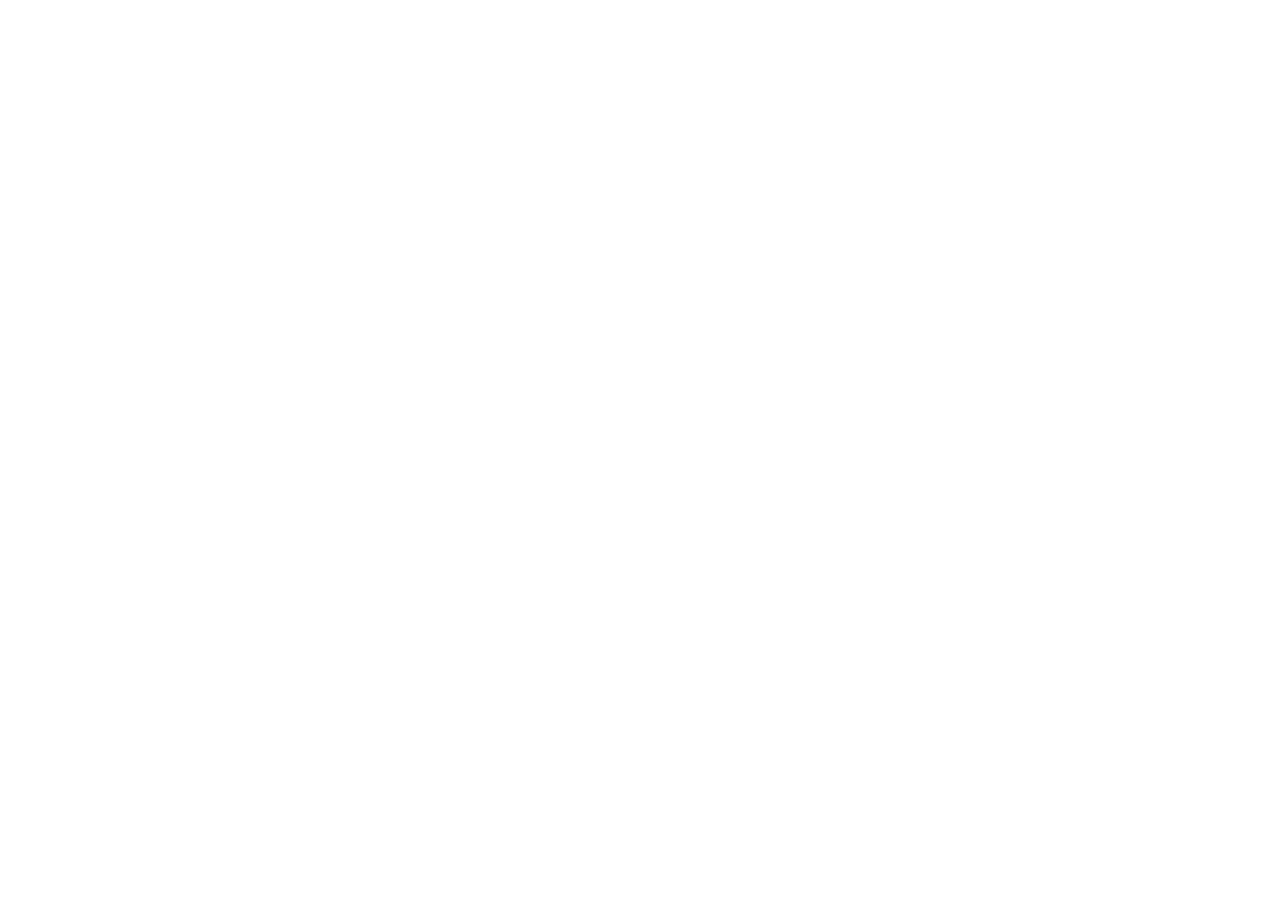
==== index.html @ 9d8819ef "Translate to Pt-pt" ====
<!DOCTYPE html>
<html lang="pt">
  <head>
    <meta charset="UTF-8" />
    <meta name="viewport" content="width=device-width, initial-scale=1.0" />
    <title>FisioHub Connect - Cuidados Profissionais de Fisioterapia</title>
    <meta name="description" content="Serviços profissionais de fisioterapia focados no seu bem-estar e recuperação" />
    <meta name="author" content="FisioHub Connect" />
    <meta property="og:image" content="/og-image.png" />
    <link rel="stylesheet" href="https://fonts.googleapis.com/css2?family=Inter:wght@300;400;500;600;700&display=swap">
  </head>
  <body>
    <div id="root"></div>
    <script src="https://cdn.gpteng.co/gptengineer.js" type="module"></script>
    <script type="module" src="/src/main.tsx"></script>
  </body>
</html>
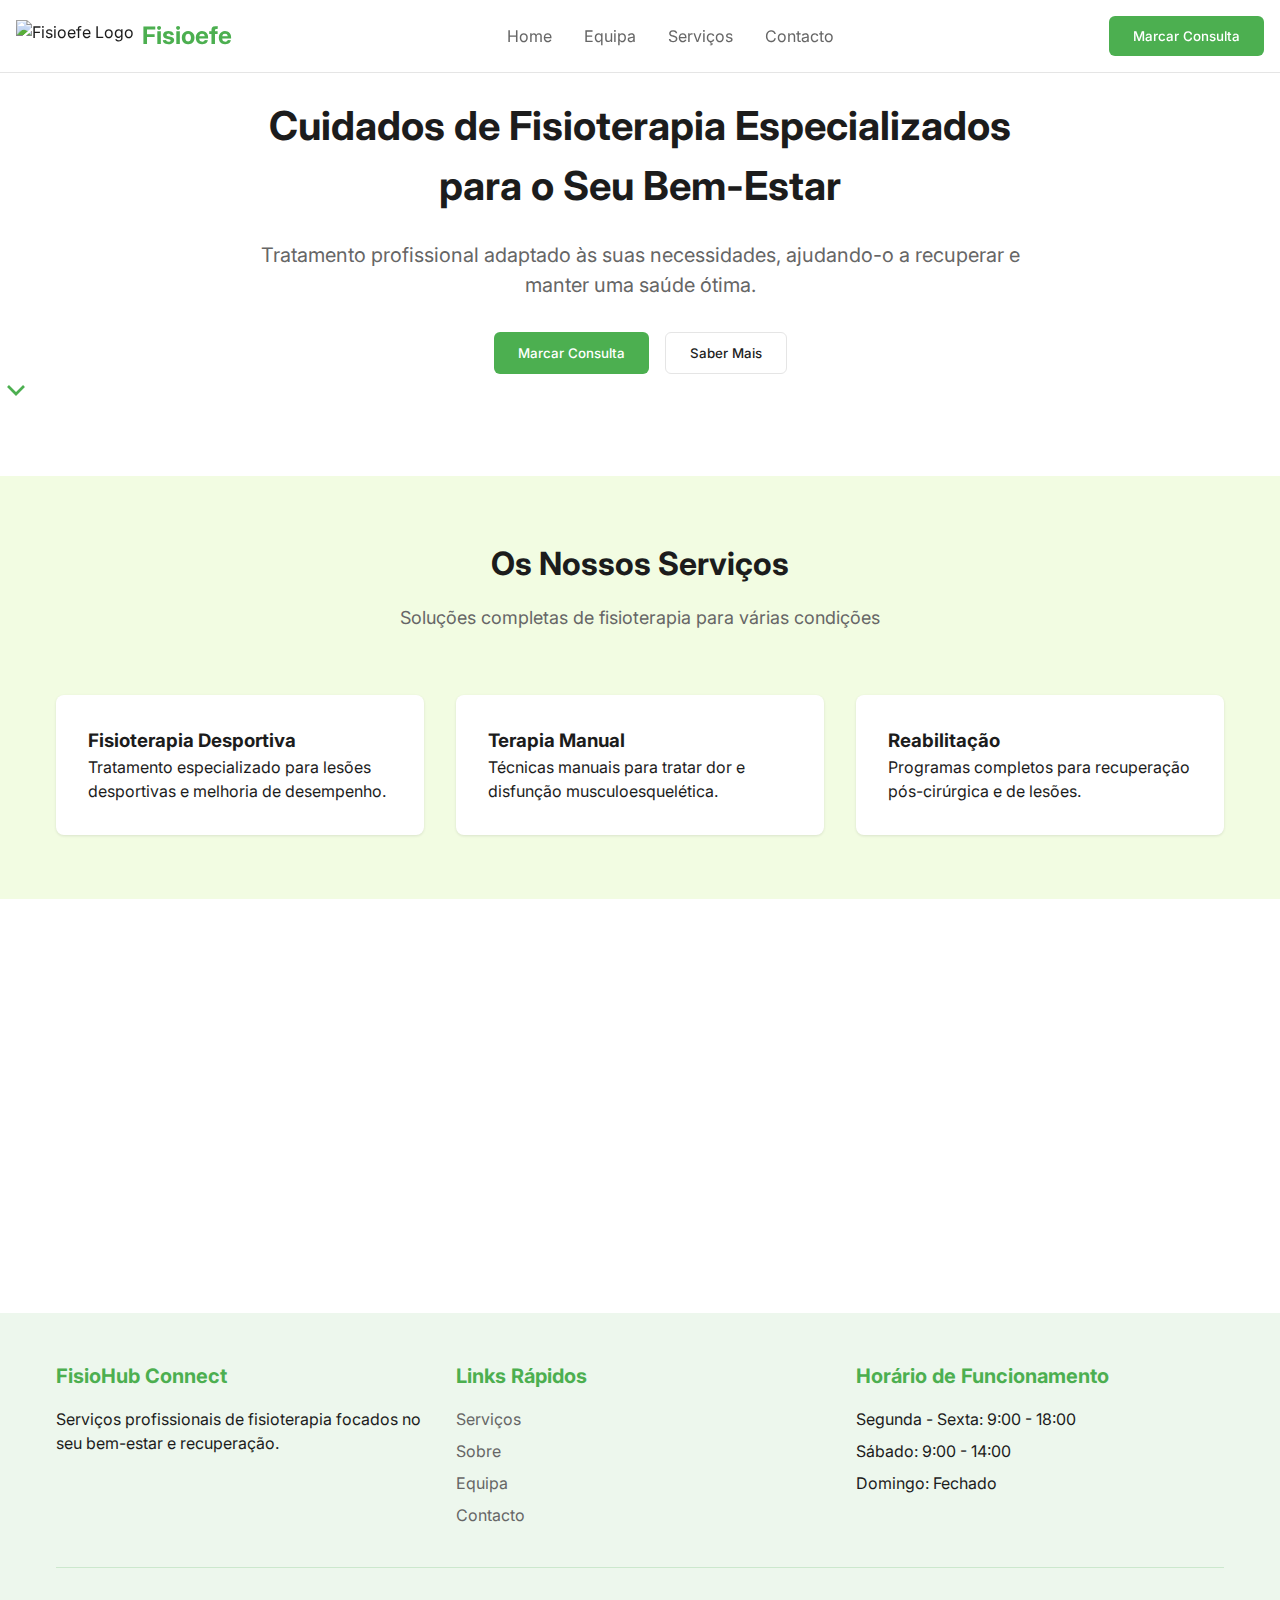
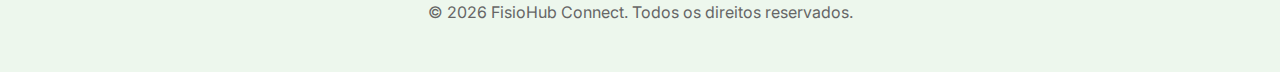
==== commit b60cc544: "Refactor: Rewrite in HTML, CSS, and JS" ====
--- a/index.html
+++ b/index.html
@@ -4,15 +4,141 @@
   <head>
     <meta charset="UTF-8" />
     <meta name="viewport" content="width=device-width, initial-scale=1.0" />
-    <title>FisioHub Connect - Cuidados Profissionais de Fisioterapia</title>
-    <meta name="description" content="Serviços profissionais de fisioterapia focados no seu bem-estar e recuperação" />
-    <meta name="author" content="FisioHub Connect" />
+    <title>Fisioefe - Fisioterapia e Bem-estar</title>
+    <meta name="description" content="Serviços profissionais de fisioterapia focados no seu bem-estar e recuperação, Santa Maria da Feira" />
+    <meta name="author" content="Fisioefe" />
     <meta property="og:image" content="/og-image.png" />
+    <link rel="icon" type="image/png" href="/Fisioefe.png" />
+    <link rel="stylesheet" href="styles.css">
     <link rel="stylesheet" href="https://fonts.googleapis.com/css2?family=Inter:wght@300;400;500;600;700&display=swap">
   </head>
   <body>
-    <div id="root"></div>
-    <script src="https://cdn.gpteng.co/gptengineer.js" type="module"></script>
-    <script type="module" src="/src/main.tsx"></script>
+    <!-- Navigation -->
+    <nav class="nav">
+      <div class="nav-container">
+        <div class="nav-logo">
+          <img src="/Fisioefe.png" alt="Fisioefe Logo" class="logo-img">
+          <h1 class="logo-text">Fisioefe</h1>
+        </div>
+        <div class="nav-links">
+          <a href="index.html" class="nav-link">Home</a>
+          <a href="team.html" class="nav-link">Equipa</a>
+          <a href="#services" class="nav-link">Serviços</a>
+          <a href="#contact" class="nav-link">Contacto</a>
+        </div>
+        <button class="primary-button" onclick="handleWhatsAppClick()">Marcar Consulta</button>
+      </div>
+    </nav>
+
+    <!-- Hero Section -->
+    <section class="hero">
+      <div class="container">
+        <div class="hero-content fade-in">
+          <h1 class="hero-title">Cuidados de Fisioterapia Especializados para o Seu Bem-Estar</h1>
+          <p class="hero-description">Tratamento profissional adaptado às suas necessidades, ajudando-o a recuperar e manter uma saúde ótima.</p>
+          <div class="hero-buttons">
+            <button class="primary-button" onclick="handleWhatsAppClick()">Marcar Consulta</button>
+            <button class="secondary-button">Saber Mais</button>
+          </div>
+        </div>
+      </div>
+      <div class="scroll-indicator">
+        <svg class="chevron-down" viewBox="0 0 24 24" width="32" height="32">
+          <path d="M6 9L12 15L18 9" stroke="currentColor" stroke-width="2" fill="none"/>
+        </svg>
+      </div>
+    </section>
+
+    <!-- Services Section -->
+    <section id="services" class="services">
+      <div class="container">
+        <div class="section-header fade-in">
+          <h2 class="section-title">Os Nossos Serviços</h2>
+          <p class="section-description">Soluções completas de fisioterapia para várias condições</p>
+        </div>
+        <div class="services-grid">
+          <div class="service-card fade-in">
+            <h3>Fisioterapia Desportiva</h3>
+            <p>Tratamento especializado para lesões desportivas e melhoria de desempenho.</p>
+          </div>
+          <div class="service-card fade-in">
+            <h3>Terapia Manual</h3>
+            <p>Técnicas manuais para tratar dor e disfunção musculoesquelética.</p>
+          </div>
+          <div class="service-card fade-in">
+            <h3>Reabilitação</h3>
+            <p>Programas completos para recuperação pós-cirúrgica e de lesões.</p>
+          </div>
+        </div>
+      </div>
+    </section>
+
+    <!-- Contact Section -->
+    <section id="contact" class="contact">
+      <div class="container">
+        <div class="contact-grid">
+          <div class="contact-info fade-in">
+            <h2 class="section-title">Contacte-nos</h2>
+            <div class="contact-item">
+              <svg class="icon" viewBox="0 0 24 24"><path d="M22 16.92v3a2 2 0 0 1-2.18 2 19.79 19.79 0 0 1-8.63-3.07 19.5 19.5 0 0 1-6-6 19.79 19.79 0 0 1-3.07-8.67A2 2 0 0 1 4.11 2h3a2 2 0 0 1 2 1.72 12.84 12.84 0 0 0 .7 2.81 2 2 0 0 1-.45 2.11L8.09 9.91a16 16 0 0 0 6 6l1.27-1.27a2 2 0 0 1 2.11-.45 12.84 12.84 0 0 0 2.81.7A2 2 0 0 1 22 16.92z" fill="none" stroke="currentColor" stroke-linecap="round" stroke-linejoin="round" stroke-width="2"/></svg>
+              <p>+351 234 567 890</p>
+            </div>
+            <div class="contact-item">
+              <svg class="icon" viewBox="0 0 24 24"><path d="M4 4h16c1.1 0 2 .9 2 2v12c0 1.1-.9 2-2 2H4c-1.1 0-2-.9-2-2V6c0-1.1.9-2 2-2z" fill="none" stroke="currentColor" stroke-linecap="round" stroke-linejoin="round" stroke-width="2"/><path d="M22 6l-10 7L2 6" fill="none" stroke="currentColor" stroke-linecap="round" stroke-linejoin="round" stroke-width="2"/></svg>
+              <p>contacto@fisiohub.pt</p>
+            </div>
+            <div class="contact-item">
+              <svg class="icon" viewBox="0 0 24 24"><path d="M21 10c0 7-9 13-9 13s-9-6-9-13a9 9 0 0 1 18 0z" fill="none" stroke="currentColor" stroke-linecap="round" stroke-linejoin="round" stroke-width="2"/><circle cx="12" cy="10" r="3" fill="none" stroke="currentColor" stroke-linecap="round" stroke-linejoin="round" stroke-width="2"/></svg>
+              <p>Rua da Terapia 123, Cidade da Saúde</p>
+            </div>
+            <div class="contact-item">
+              <svg class="icon" viewBox="0 0 24 24"><circle cx="12" cy="12" r="10" fill="none" stroke="currentColor" stroke-linecap="round" stroke-linejoin="round" stroke-width="2"/><path d="M12 6v6l4 2" fill="none" stroke="currentColor" stroke-linecap="round" stroke-linejoin="round" stroke-width="2"/></svg>
+              <p>Seg - Sex: 9:00 - 18:00</p>
+            </div>
+          </div>
+          <form class="contact-form fade-in" onsubmit="handleSubmit(event)">
+            <input type="text" placeholder="O Seu Nome" required>
+            <input type="email" placeholder="O Seu Email" required>
+            <textarea placeholder="A Sua Mensagem" rows="4" required></textarea>
+            <button type="submit" class="primary-button">Enviar Mensagem</button>
+          </form>
+        </div>
+      </div>
+    </section>
+
+    <!-- Footer -->
+    <footer class="footer">
+      <div class="container">
+        <div class="footer-grid">
+          <div class="footer-section">
+            <h3>FisioHub Connect</h3>
+            <p>Serviços profissionais de fisioterapia focados no seu bem-estar e recuperação.</p>
+          </div>
+          <div class="footer-section">
+            <h3>Links Rápidos</h3>
+            <ul>
+              <li><a href="#services">Serviços</a></li>
+              <li><a href="#about">Sobre</a></li>
+              <li><a href="team.html">Equipa</a></li>
+              <li><a href="#contact">Contacto</a></li>
+            </ul>
+          </div>
+          <div class="footer-section">
+            <h3>Horário de Funcionamento</h3>
+            <ul>
+              <li>Segunda - Sexta: 9:00 - 18:00</li>
+              <li>Sábado: 9:00 - 14:00</li>
+              <li>Domingo: Fechado</li>
+            </ul>
+          </div>
+        </div>
+        <div class="footer-bottom">
+          <p>&copy; <span id="currentYear"></span> FisioHub Connect. Todos os direitos reservados.</p>
+        </div>
+      </div>
+    </footer>
+
+    <script src="script.js"></script>
   </body>
 </html>
+
--- a/styles.css
+++ b/styles.css
@@ -0,0 +1,341 @@
+
+:root {
+  --primary: #4CAF50;
+  --primary-hover: #45a049;
+  --secondary: #8BC34A;
+  --accent: #F2FCE2;
+  --text: #1C1C1C;
+  --text-light: #666666;
+  --background: #FFFFFF;
+  --border: #E5E5E5;
+}
+
+* {
+  margin: 0;
+  padding: 0;
+  box-sizing: border-box;
+  font-family: 'Inter', sans-serif;
+}
+
+body {
+  background-color: var(--background);
+  color: var(--text);
+  line-height: 1.5;
+}
+
+.container {
+  max-width: 1200px;
+  margin: 0 auto;
+  padding: 0 1rem;
+}
+
+/* Navigation */
+.nav {
+  position: fixed;
+  top: 0;
+  left: 0;
+  width: 100%;
+  background-color: rgba(255, 255, 255, 0.8);
+  backdrop-filter: blur(8px);
+  z-index: 1000;
+  border-bottom: 1px solid var(--border);
+}
+
+.nav-container {
+  display: flex;
+  justify-content: space-between;
+  align-items: center;
+  padding: 1rem;
+}
+
+.nav-logo {
+  display: flex;
+  align-items: center;
+  gap: 0.5rem;
+}
+
+.logo-img {
+  height: 2rem;
+  width: auto;
+}
+
+.logo-text {
+  font-size: 1.5rem;
+  font-weight: bold;
+  color: var(--primary);
+}
+
+.nav-links {
+  display: none;
+}
+
+@media (min-width: 768px) {
+  .nav-links {
+    display: flex;
+    gap: 2rem;
+  }
+}
+
+.nav-link {
+  color: var(--text-light);
+  text-decoration: none;
+  transition: color 0.3s;
+}
+
+.nav-link:hover {
+  color: var(--primary);
+}
+
+/* Buttons */
+.primary-button {
+  background-color: var(--primary);
+  color: white;
+  border: none;
+  padding: 0.75rem 1.5rem;
+  border-radius: 0.375rem;
+  font-weight: 500;
+  cursor: pointer;
+  transition: background-color 0.3s;
+}
+
+.primary-button:hover {
+  background-color: var(--primary-hover);
+}
+
+.secondary-button {
+  background-color: transparent;
+  color: var(--text);
+  border: 1px solid var(--border);
+  padding: 0.75rem 1.5rem;
+  border-radius: 0.375rem;
+  font-weight: 500;
+  cursor: pointer;
+  transition: background-color 0.3s;
+}
+
+.secondary-button:hover {
+  background-color: var(--accent);
+}
+
+/* Hero Section */
+.hero {
+  padding-top: 6rem;
+  padding-bottom: 4rem;
+  position: relative;
+  overflow: hidden;
+}
+
+.hero-content {
+  max-width: 48rem;
+  margin: 0 auto;
+  text-align: center;
+}
+
+.hero-title {
+  font-size: 2.5rem;
+  font-weight: bold;
+  margin-bottom: 1.5rem;
+}
+
+.hero-description {
+  font-size: 1.25rem;
+  color: var(--text-light);
+  margin-bottom: 2rem;
+}
+
+.hero-buttons {
+  display: flex;
+  flex-direction: column;
+  gap: 1rem;
+  justify-content: center;
+}
+
+@media (min-width: 640px) {
+  .hero-buttons {
+    flex-direction: row;
+  }
+}
+
+/* Services Section */
+.services {
+  padding: 4rem 0;
+  background-color: var(--accent);
+}
+
+.section-header {
+  text-align: center;
+  margin-bottom: 4rem;
+}
+
+.section-title {
+  font-size: 2rem;
+  font-weight: bold;
+  margin-bottom: 1rem;
+}
+
+.section-description {
+  font-size: 1.125rem;
+  color: var(--text-light);
+}
+
+.services-grid {
+  display: grid;
+  grid-template-columns: 1fr;
+  gap: 2rem;
+}
+
+@media (min-width: 768px) {
+  .services-grid {
+    grid-template-columns: repeat(3, 1fr);
+  }
+}
+
+.service-card {
+  background-color: white;
+  padding: 2rem;
+  border-radius: 0.5rem;
+  box-shadow: 0 1px 3px rgba(0, 0, 0, 0.1);
+  transition: box-shadow 0.3s;
+}
+
+.service-card:hover {
+  box-shadow: 0 4px 6px rgba(0, 0, 0, 0.1);
+}
+
+/* Contact Section */
+.contact {
+  padding: 4rem 0;
+  background-color: white;
+}
+
+.contact-grid {
+  display: grid;
+  grid-template-columns: 1fr;
+  gap: 3rem;
+}
+
+@media (min-width: 768px) {
+  .contact-grid {
+    grid-template-columns: repeat(2, 1fr);
+  }
+}
+
+.contact-info {
+  space-y: 1.5rem;
+}
+
+.contact-item {
+  display: flex;
+  align-items: center;
+  gap: 1rem;
+  margin-bottom: 1rem;
+}
+
+.icon {
+  width: 1.5rem;
+  height: 1.5rem;
+  color: var(--primary);
+}
+
+.contact-form {
+  display: flex;
+  flex-direction: column;
+  gap: 1.5rem;
+}
+
+.contact-form input,
+.contact-form textarea {
+  width: 100%;
+  padding: 0.75rem 1rem;
+  border: 1px solid var(--border);
+  border-radius: 0.375rem;
+  transition: border-color 0.3s;
+}
+
+.contact-form input:focus,
+.contact-form textarea:focus {
+  outline: none;
+  border-color: var(--primary);
+}
+
+/* Footer */
+.footer {
+  background-color: rgba(76, 175, 80, 0.1);
+  padding: 3rem 0;
+}
+
+.footer-grid {
+  display: grid;
+  grid-template-columns: 1fr;
+  gap: 2rem;
+}
+
+@media (min-width: 768px) {
+  .footer-grid {
+    grid-template-columns: repeat(3, 1fr);
+  }
+}
+
+.footer-section h3 {
+  color: var(--primary);
+  font-size: 1.25rem;
+  font-weight: bold;
+  margin-bottom: 1rem;
+}
+
+.footer-section ul {
+  list-style: none;
+}
+
+.footer-section ul li {
+  margin-bottom: 0.5rem;
+}
+
+.footer-section a {
+  color: var(--text-light);
+  text-decoration: none;
+  transition: color 0.3s;
+}
+
+.footer-section a:hover {
+  color: var(--primary);
+}
+
+.footer-bottom {
+  margin-top: 2rem;
+  padding-top: 2rem;
+  border-top: 1px solid rgba(76, 175, 80, 0.2);
+  text-align: center;
+  color: var(--text-light);
+}
+
+/* Animations */
+.fade-in {
+  opacity: 0;
+  transform: translateY(20px);
+  animation: fadeIn 0.6s ease-out forwards;
+}
+
+@keyframes fadeIn {
+  to {
+    opacity: 1;
+    transform: translateY(0);
+  }
+}
+
+.chevron-down {
+  color: var(--primary);
+  animation: bounce 2s infinite;
+}
+
+@keyframes bounce {
+  0%, 20%, 50%, 80%, 100% {
+    transform: translateY(0);
+  }
+  40% {
+    transform: translateY(-10px);
+  }
+  60% {
+    transform: translateY(-5px);
+  }
+}
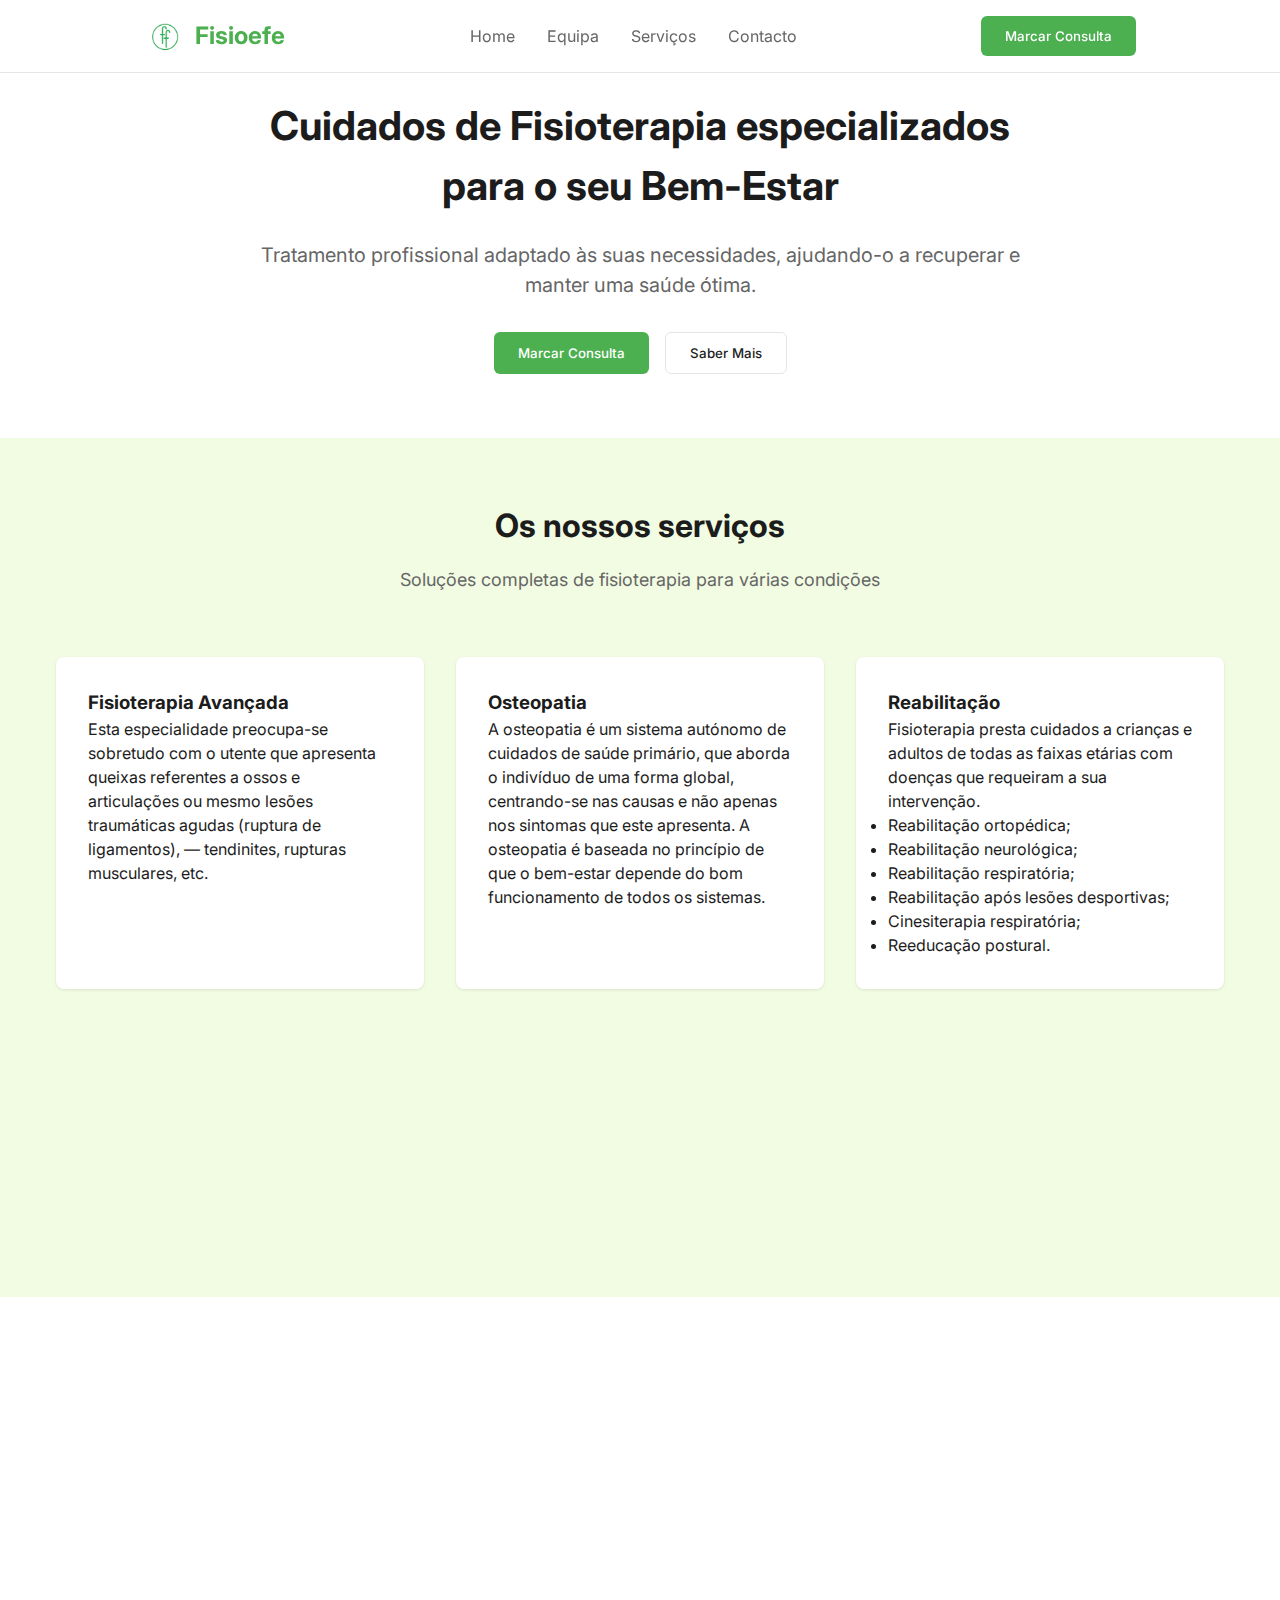
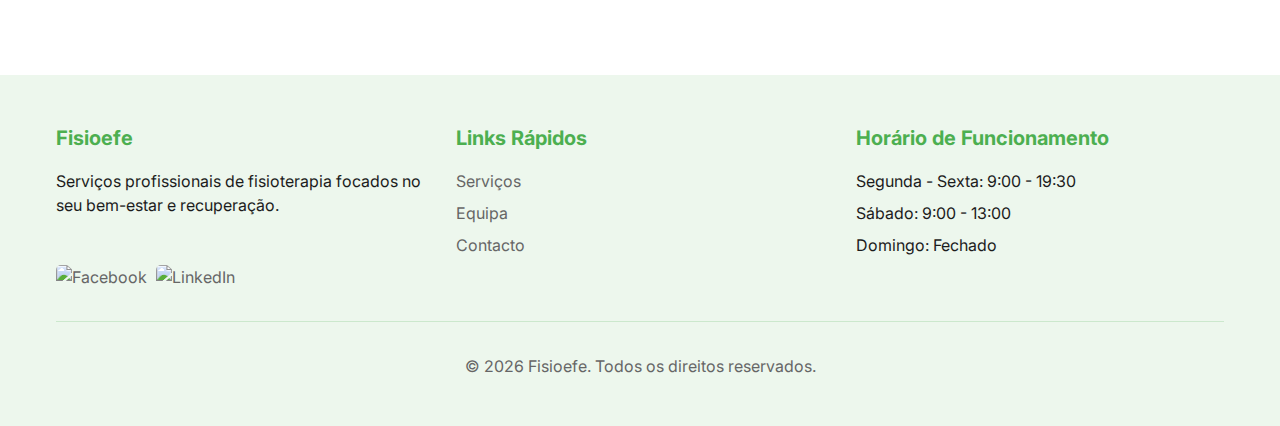
==== commit 9d3845be: "correction, version1" ====
--- a/index.html
+++ b/index.html
@@ -8,7 +8,7 @@
     <meta name="description" content="Serviços profissionais de fisioterapia focados no seu bem-estar e recuperação, Santa Maria da Feira" />
     <meta name="author" content="Fisioefe" />
     <meta property="og:image" content="/og-image.png" />
-    <link rel="icon" type="image/png" href="/Fisioefe.png" />
+    <link rel="icon" type="image/png" href="public/Fisioefe.png" />
     <link rel="stylesheet" href="styles.css">
     <link rel="stylesheet" href="https://fonts.googleapis.com/css2?family=Inter:wght@300;400;500;600;700&display=swap">
   </head>
@@ -16,10 +16,10 @@
     <!-- Navigation -->
     <nav class="nav">
       <div class="nav-container">
-        <div class="nav-logo">
-          <img src="/Fisioefe.png" alt="Fisioefe Logo" class="logo-img">
+        <a href="index.html" font-transform="none"><div class="nav-logo">
+          <img src="public/Fisioefe.png" alt="Fisioefe Logo" class="logo-img">
           <h1 class="logo-text">Fisioefe</h1>
-        </div>
+        </div></a>
         <div class="nav-links">
           <a href="index.html" class="nav-link">Home</a>
           <a href="team.html" class="nav-link">Equipa</a>
@@ -34,40 +34,55 @@
     <section class="hero">
       <div class="container">
         <div class="hero-content fade-in">
-          <h1 class="hero-title">Cuidados de Fisioterapia Especializados para o Seu Bem-Estar</h1>
+          <h1 class="hero-title">Cuidados de Fisioterapia especializados para o seu Bem-Estar</h1>
           <p class="hero-description">Tratamento profissional adaptado às suas necessidades, ajudando-o a recuperar e manter uma saúde ótima.</p>
           <div class="hero-buttons">
             <button class="primary-button" onclick="handleWhatsAppClick()">Marcar Consulta</button>
-            <button class="secondary-button">Saber Mais</button>
+            <a href="#contact"><button class="secondary-button">Saber Mais</button></a>
           </div>
         </div>
       </div>
-      <div class="scroll-indicator">
-        <svg class="chevron-down" viewBox="0 0 24 24" width="32" height="32">
-          <path d="M6 9L12 15L18 9" stroke="currentColor" stroke-width="2" fill="none"/>
-        </svg>
-      </div>
+      
     </section>
 
     <!-- Services Section -->
     <section id="services" class="services">
       <div class="container">
         <div class="section-header fade-in">
-          <h2 class="section-title">Os Nossos Serviços</h2>
+          <h2 class="section-title">Os nossos serviços</h2>
           <p class="section-description">Soluções completas de fisioterapia para várias condições</p>
         </div>
         <div class="services-grid">
           <div class="service-card fade-in">
-            <h3>Fisioterapia Desportiva</h3>
-            <p>Tratamento especializado para lesões desportivas e melhoria de desempenho.</p>
+            <h3>Fisioterapia Avançada</h3>
+            <p>Esta especialidade preocupa-se sobretudo com o utente que apresenta queixas referentes a ossos e articulações ou mesmo lesões traumáticas agudas (ruptura de ligamentos), — tendinites, rupturas musculares, etc.</p>
           </div>
           <div class="service-card fade-in">
-            <h3>Terapia Manual</h3>
-            <p>Técnicas manuais para tratar dor e disfunção musculoesquelética.</p>
+            <h3>Osteopatia</h3>
+            <p>A osteopatia é um sistema autónomo de cuidados de saúde primário, que aborda o indivíduo de uma forma global, centrando-se nas causas e não apenas nos sintomas que este apresenta.
+
+              A osteopatia é baseada no princípio de que o bem-estar depende do bom funcionamento de todos os sistemas. </p>
           </div>
           <div class="service-card fade-in">
             <h3>Reabilitação</h3>
-            <p>Programas completos para recuperação pós-cirúrgica e de lesões.</p>
+            <p>Fisioterapia presta cuidados a crianças e adultos de todas as faixas etárias com doenças que requeiram a sua intervenção.
+              <ul>
+                <li>Reabilitação ortopédica;</li>
+                <li>Reabilitação neurológica;</li>
+                <li>Reabilitação respiratória;</li>
+                <li>Reabilitação após lesões desportivas;</li>
+                <li>Cinesiterapia respiratória;</li>
+                <li>Reeducação postural.</li>
+               </ul>
+            </p>
+          </div>
+          <div class="service-card fade-in">
+            <h3>Pilates Clínico </h3>
+            <p>O Pilates Clínico corrige posturas erradas; alivia dores de costas; fortalece os músculos estabilizadores da coluna; melhora o alinhamento corporal e equilíbrio. </p>
+          </div>
+          <div class="service-card fade-in">
+            <h3>Saúde da Mulher </h3>
+            <p>A Fisioterapia na Saúde da Mulher é o tratamento terapêutico de todas as disfunções que afectam a pélvis e o pavimento pélvico. </p>
           </div>
         </div>
       </div>
@@ -81,27 +96,22 @@
             <h2 class="section-title">Contacte-nos</h2>
             <div class="contact-item">
               <svg class="icon" viewBox="0 0 24 24"><path d="M22 16.92v3a2 2 0 0 1-2.18 2 19.79 19.79 0 0 1-8.63-3.07 19.5 19.5 0 0 1-6-6 19.79 19.79 0 0 1-3.07-8.67A2 2 0 0 1 4.11 2h3a2 2 0 0 1 2 1.72 12.84 12.84 0 0 0 .7 2.81 2 2 0 0 1-.45 2.11L8.09 9.91a16 16 0 0 0 6 6l1.27-1.27a2 2 0 0 1 2.11-.45 12.84 12.84 0 0 0 2.81.7A2 2 0 0 1 22 16.92z" fill="none" stroke="currentColor" stroke-linecap="round" stroke-linejoin="round" stroke-width="2"/></svg>
-              <p>+351 234 567 890</p>
+             <a href="tel:+351928059726"><p>+351 928 059 726</p></a>
             </div>
             <div class="contact-item">
               <svg class="icon" viewBox="0 0 24 24"><path d="M4 4h16c1.1 0 2 .9 2 2v12c0 1.1-.9 2-2 2H4c-1.1 0-2-.9-2-2V6c0-1.1.9-2 2-2z" fill="none" stroke="currentColor" stroke-linecap="round" stroke-linejoin="round" stroke-width="2"/><path d="M22 6l-10 7L2 6" fill="none" stroke="currentColor" stroke-linecap="round" stroke-linejoin="round" stroke-width="2"/></svg>
-              <p>contacto@fisiohub.pt</p>
+             <a href="mailto:geral@fisioefe.pt"><p>geral@fisioefe.pt</p></a>
             </div>
             <div class="contact-item">
               <svg class="icon" viewBox="0 0 24 24"><path d="M21 10c0 7-9 13-9 13s-9-6-9-13a9 9 0 0 1 18 0z" fill="none" stroke="currentColor" stroke-linecap="round" stroke-linejoin="round" stroke-width="2"/><circle cx="12" cy="10" r="3" fill="none" stroke="currentColor" stroke-linecap="round" stroke-linejoin="round" stroke-width="2"/></svg>
-              <p>Rua da Terapia 123, Cidade da Saúde</p>
+              <p>Santa Maria da Feira, Portugal</p>
             </div>
             <div class="contact-item">
               <svg class="icon" viewBox="0 0 24 24"><circle cx="12" cy="12" r="10" fill="none" stroke="currentColor" stroke-linecap="round" stroke-linejoin="round" stroke-width="2"/><path d="M12 6v6l4 2" fill="none" stroke="currentColor" stroke-linecap="round" stroke-linejoin="round" stroke-width="2"/></svg>
-              <p>Seg - Sex: 9:00 - 18:00</p>
+              <p>Seg - Sex: 9:00 - 19:30</p>
             </div>
           </div>
-          <form class="contact-form fade-in" onsubmit="handleSubmit(event)">
-            <input type="text" placeholder="O Seu Nome" required>
-            <input type="email" placeholder="O Seu Email" required>
-            <textarea placeholder="A Sua Mensagem" rows="4" required></textarea>
-            <button type="submit" class="primary-button">Enviar Mensagem</button>
-          </form>
+          <iframe src="https://www.google.com/maps/embed?pb=!1m18!1m12!1m3!1d3796.093165004569!2d-8.583632423411302!3d40.91813682496966!2m3!1f0!2f0!3f0!3m2!1i1024!2i768!4f13.1!3m3!1m2!1s0xd238700061194ab%3A0xb270842e9c4eb682!2sFisioefe%20-%20Fisioterapia%20e%20Bem%20Estar!5e1!3m2!1sen!2spt!4v1740412154195!5m2!1sen!2spt" width="800" height="250" style="border:0;" allowfullscreen="" loading="lazy" referrerpolicy="no-referrer-when-downgrade"></iframe>
         </div>
       </div>
     </section>
@@ -111,14 +121,20 @@
       <div class="container">
         <div class="footer-grid">
           <div class="footer-section">
-            <h3>FisioHub Connect</h3>
+            <h3>Fisioefe</h3>
             <p>Serviços profissionais de fisioterapia focados no seu bem-estar e recuperação.</p>
+            <br>
+            <br>
+            <a class="facebook-link" href="https://www.facebook.com/fisioefe/" target="_blank">
+            <img src="https://upload.wikimedia.org/wikipedia/commons/5/51/Facebook_f_logo_%282019%29.svg" alt="Facebook"></a>
+            <a class="linkedin-link" href="https://www.linkedin.com/company/fisioefe-fisioterapia-e-bem-estar/" target="_blank">
+            <img src="https://upload.wikimedia.org/wikipedia/commons/e/e8/Linkedin-logo-blue-In-square-40px.png?20231202105023" alt="LinkedIn">
+            </a>
           </div>
           <div class="footer-section">
             <h3>Links Rápidos</h3>
             <ul>
               <li><a href="#services">Serviços</a></li>
-              <li><a href="#about">Sobre</a></li>
               <li><a href="team.html">Equipa</a></li>
               <li><a href="#contact">Contacto</a></li>
             </ul>
@@ -126,19 +142,20 @@
           <div class="footer-section">
             <h3>Horário de Funcionamento</h3>
             <ul>
-              <li>Segunda - Sexta: 9:00 - 18:00</li>
-              <li>Sábado: 9:00 - 14:00</li>
+              <li>Segunda - Sexta: 9:00 - 19:30</li>
+              <li>Sábado: 9:00 - 13:00</li>
               <li>Domingo: Fechado</li>
             </ul>
           </div>
         </div>
         <div class="footer-bottom">
-          <p>&copy; <span id="currentYear"></span> FisioHub Connect. Todos os direitos reservados.</p>
+          <p>&copy; <span id="currentYear"></span> Fisioefe. Todos os direitos reservados.</p>
         </div>
       </div>
     </footer>
 
     <script src="script.js"></script>
+
   </body>
 </html>
 
--- a/styles.css
+++ b/styles.css
@@ -21,6 +21,7 @@
   background-color: var(--background);
   color: var(--text);
   line-height: 1.5;
+  
 }
 
 .container {
@@ -39,6 +40,10 @@
   backdrop-filter: blur(8px);
   z-index: 1000;
   border-bottom: 1px solid var(--border);
+  
+}
+.nav a{
+  text-decoration: none;
 }
 
 .nav-container {
@@ -46,6 +51,8 @@
   justify-content: space-between;
   align-items: center;
   padding: 1rem;
+  width: 80%;
+  margin:0 auto;
 }
 
 .nav-logo {
@@ -85,6 +92,7 @@
 .nav-link:hover {
   color: var(--primary);
 }
+
 
 /* Buttons */
 .primary-button {
@@ -117,6 +125,8 @@
   background-color: var(--accent);
 }
 
+
+
 /* Hero Section */
 .hero {
   padding-top: 6rem;
@@ -150,6 +160,12 @@
   justify-content: center;
 }
 
+.scroll-indicator{
+  margin-top: 10px;
+  margin-bottom: 0;
+  text-align: center;
+}
+
 @media (min-width: 640px) {
   .hero-buttons {
     flex-direction: row;
@@ -214,6 +230,11 @@
   gap: 3rem;
 }
 
+.contact a{
+  text-decoration: none;
+  color: black;
+}
+
 @media (min-width: 768px) {
   .contact-grid {
     grid-template-columns: repeat(2, 1fr);
@@ -237,31 +258,17 @@
   color: var(--primary);
 }
 
-.contact-form {
-  display: flex;
-  flex-direction: column;
-  gap: 1.5rem;
-}
-
-.contact-form input,
-.contact-form textarea {
-  width: 100%;
-  padding: 0.75rem 1rem;
-  border: 1px solid var(--border);
-  border-radius: 0.375rem;
-  transition: border-color 0.3s;
-}
-
-.contact-form input:focus,
-.contact-form textarea:focus {
-  outline: none;
-  border-color: var(--primary);
-}
-
+@media (max-width: 768px) {
+  iframe {
+    display: none; 
+    opacity: 0;
+  }
+}
 /* Footer */
 .footer {
   background-color: rgba(76, 175, 80, 0.1);
   padding: 3rem 0;
+  margin-bottom: 0;
 }
 
 .footer-grid {
@@ -309,6 +316,35 @@
   color: var(--text-light);
 }
 
+.facebook-link img {
+  width: 30px;
+  height: 30px;
+  border-radius: 5px;
+  transition: transform 0.3s ease;
+}
+
+.facebook-link img:hover {
+  transform: scale(1.1);
+}
+
+.linkedin-link img {
+  width: 30px;
+  height: 30px;
+  border-radius: 5px;
+  transition: transform 0.3s ease;
+  margin-left: 5px;
+}
+
+.linkedin-link img:hover {
+  transform: scale(1.1);
+}
+
+/*Team-section*/
+.team{
+  margin-top: 100px;
+  margin-bottom: 100px;
+}
+
 /* Animations */
 .fade-in {
   opacity: 0;
@@ -322,20 +358,3 @@
     transform: translateY(0);
   }
 }
-
-.chevron-down {
-  color: var(--primary);
-  animation: bounce 2s infinite;
-}
-
-@keyframes bounce {
-  0%, 20%, 50%, 80%, 100% {
-    transform: translateY(0);
-  }
-  40% {
-    transform: translateY(-10px);
-  }
-  60% {
-    transform: translateY(-5px);
-  }
-}
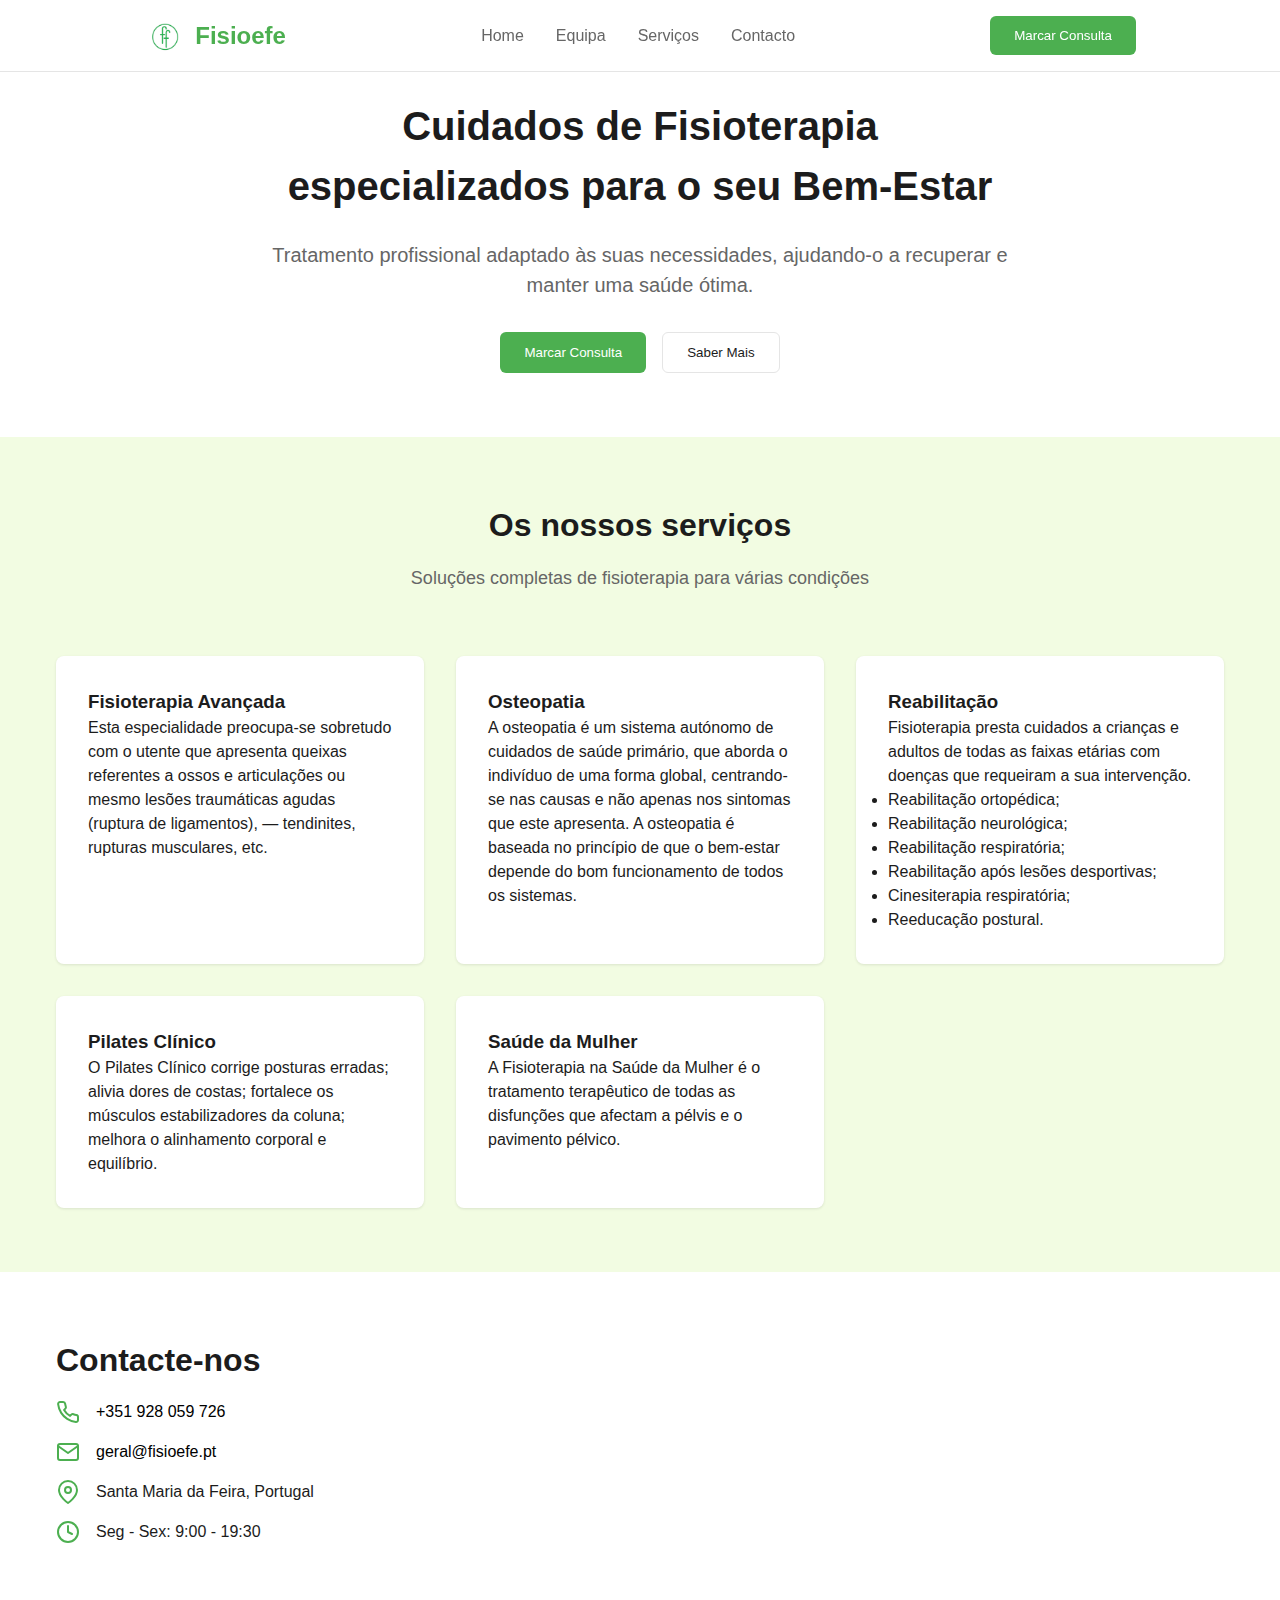
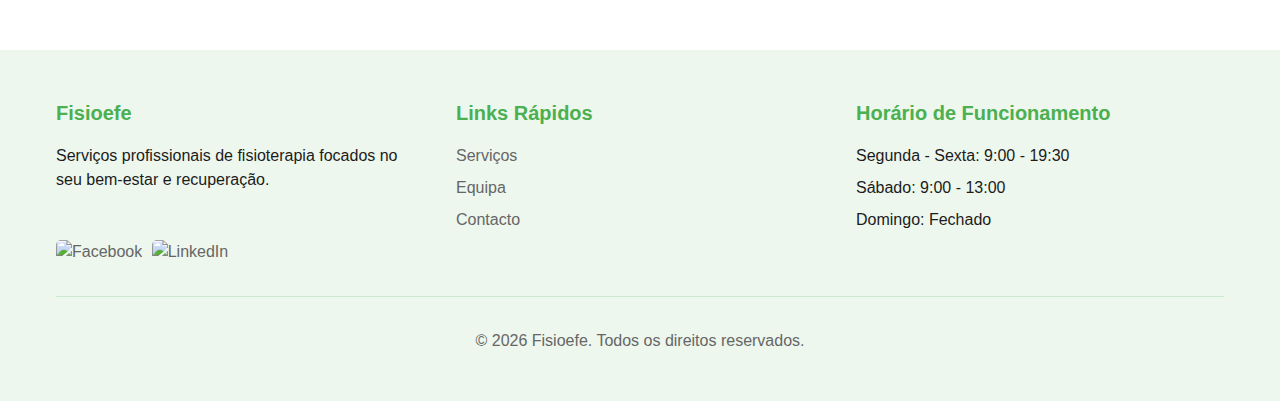
==== commit f067a488: "v1" ====
--- a/index.html
+++ b/index.html
@@ -6,11 +6,9 @@
     <meta name="viewport" content="width=device-width, initial-scale=1.0" />
     <title>Fisioefe - Fisioterapia e Bem-estar</title>
     <meta name="description" content="Serviços profissionais de fisioterapia focados no seu bem-estar e recuperação, Santa Maria da Feira" />
-    <meta name="author" content="Fisioefe" />
-    <meta property="og:image" content="/og-image.png" />
     <link rel="icon" type="image/png" href="public/Fisioefe.png" />
     <link rel="stylesheet" href="styles.css">
-    <link rel="stylesheet" href="https://fonts.googleapis.com/css2?family=Inter:wght@300;400;500;600;700&display=swap">
+   
   </head>
   <body>
     <!-- Navigation -->
@@ -23,8 +21,8 @@
         <div class="nav-links">
           <a href="index.html" class="nav-link">Home</a>
           <a href="team.html" class="nav-link">Equipa</a>
-          <a href="#services" class="nav-link">Serviços</a>
-          <a href="#contact" class="nav-link">Contacto</a>
+          <a href="index.html#services" class="nav-link">Serviços</a>
+          <a href="index.html#contact" class="nav-link">Contacto</a>
         </div>
         <button class="primary-button" onclick="handleWhatsAppClick()">Marcar Consulta</button>
       </div>
--- a/styles.css
+++ b/styles.css
@@ -15,7 +15,9 @@
   padding: 0;
   box-sizing: border-box;
   font-family: 'Inter', sans-serif;
-}
+
+}
+
 
 body {
   background-color: var(--background);
@@ -38,7 +40,7 @@
   width: 100%;
   background-color: rgba(255, 255, 255, 0.8);
   backdrop-filter: blur(8px);
-  z-index: 1000;
+  z-index: 1;
   border-bottom: 1px solid var(--border);
   
 }
@@ -160,11 +162,6 @@
   justify-content: center;
 }
 
-.scroll-indicator{
-  margin-top: 10px;
-  margin-bottom: 0;
-  text-align: center;
-}
 
 @media (min-width: 640px) {
   .hero-buttons {
@@ -241,9 +238,7 @@
   }
 }
 
-.contact-info {
-  space-y: 1.5rem;
-}
+
 
 .contact-item {
   display: flex;
@@ -344,17 +339,91 @@
   margin-top: 100px;
   margin-bottom: 100px;
 }
-
-/* Animations */
+/* Team Grid */
+.team-grid {
+  display: grid;
+  grid-template-columns: repeat(auto-fill, minmax(280px, 1fr)); /* 3+ columns responsive grid */
+  gap: 20px; /* Spacing between cards */
+  justify-items: center;
+  padding: 40px 20px;
+}
+
+/* Team Card */
+.team-card {
+  background-color: #fff;
+  border-radius: 8px;
+  box-shadow: 0 4px 10px rgba(0, 0, 0, 0.1);
+  overflow: hidden;
+  transition: transform 0.3s ease, box-shadow 0.3s ease;
+  width: 100%;
+  max-width: 320px; /* Max width for better card size */
+  text-align: center;
+}
+
+/* Hover effect for cards */
+.team-card:hover {
+  transform: translateY(-10px);
+  box-shadow: 0 8px 20px rgba(0, 0, 0, 0.2);
+}
+
+/* Team Image */
+.team-image {
+  width: 100%;
+  height: 250px;
+  overflow: hidden;
+}
+
+.team-image img {
+  width: 100%;
+  height: 100%;
+  object-fit: cover; /* Makes sure the image covers the container without distorting */
+  border-bottom: 4px solid #f0f0f0; /* Border separating image and text */
+}
+
+/* Team Info */
+.team-info {
+  padding: 20px;
+}
+
+.team-info h3 {
+  font-size: 1.5rem;
+  font-weight: 600;
+  color: #333;
+  margin-bottom: 10px;
+}
+
+.team-info .team-role {
+  font-size: 1.1rem;
+  color: #7a7a7a;
+  margin-bottom: 5px;
+}
+
+.team-info .team-specialization {
+  font-size: 1rem;
+  font-weight: 500;
+  color: #5cb85c; /* Green color for specialization */
+  margin-bottom: 15px;
+}
+
+.team-info .team-description {
+  font-size: 0.9rem;
+  color: #666;
+  line-height: 1.6;
+  padding: 0 10px;
+}
+
+/* Fade-in animation */
 .fade-in {
-  opacity: 0;
-  transform: translateY(20px);
-  animation: fadeIn 0.6s ease-out forwards;
+  animation: fadeIn 1s ease-in;
 }
 
 @keyframes fadeIn {
+  from {
+    opacity: 0;
+  }
   to {
     opacity: 1;
-    transform: translateY(0);
-  }
-}
+  }
+}
+
+
